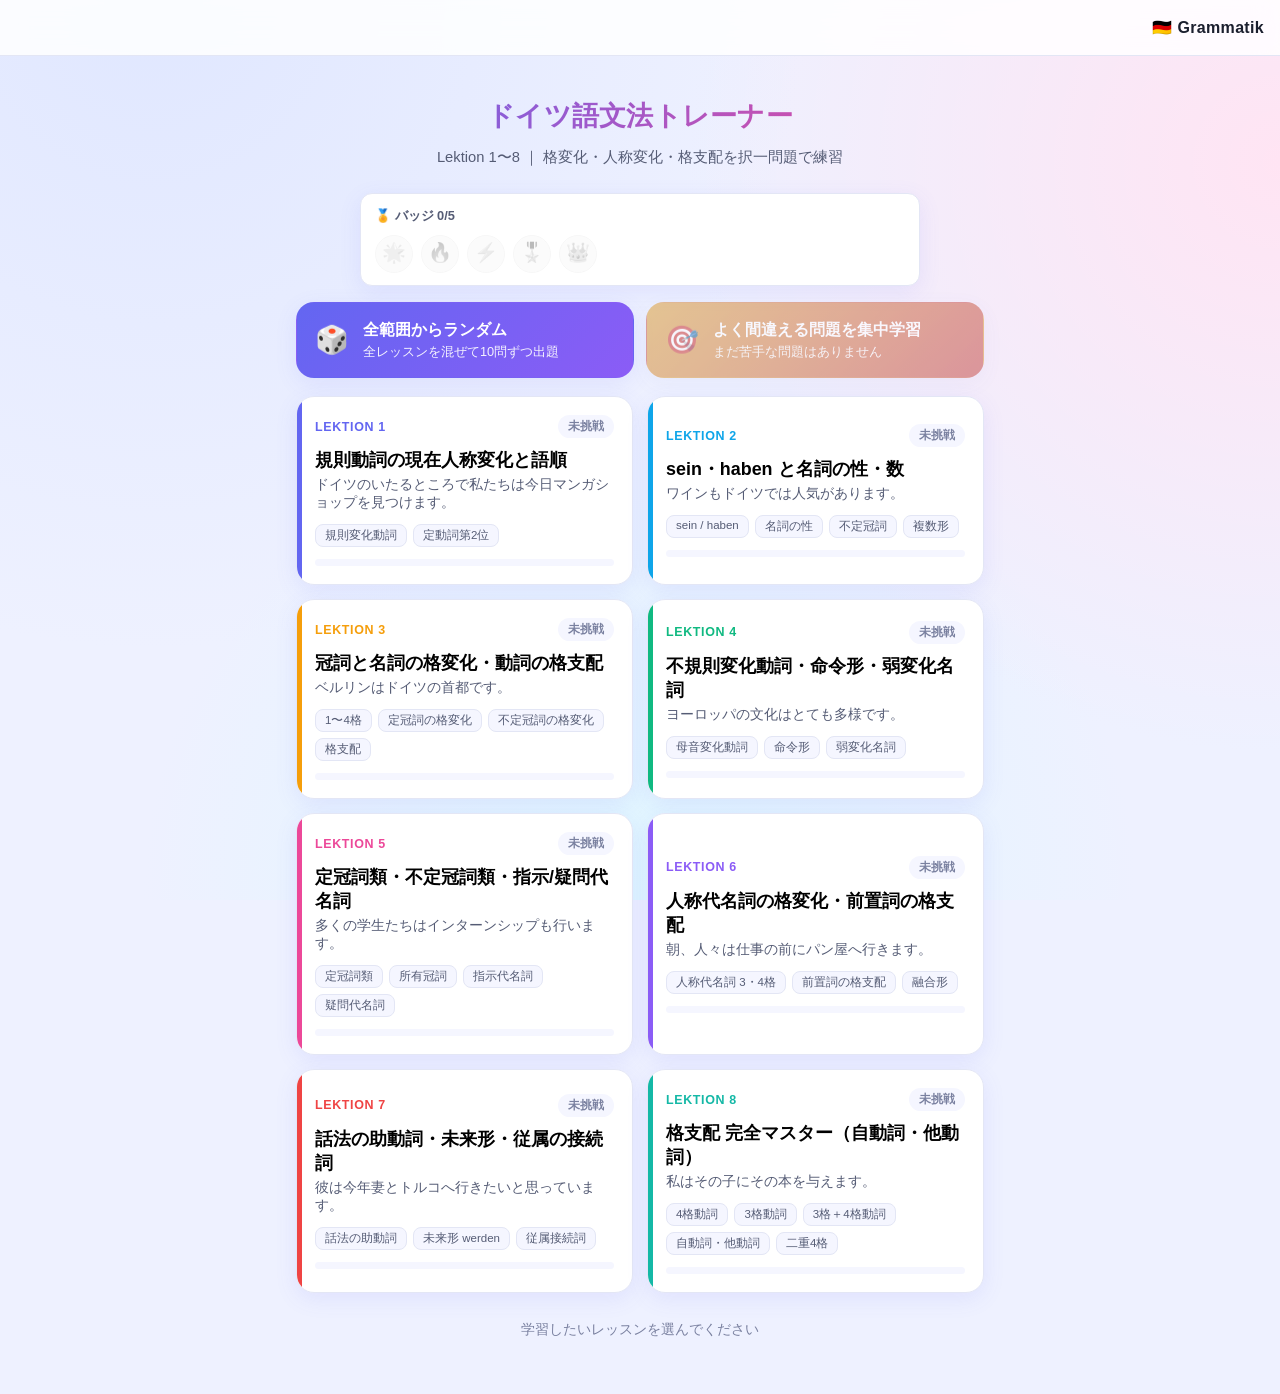
==== ドイツ語/index.html @ 2759f7d8 "feat: 学習サイトを3サイト横並び＋ハブ構成に再編し邦楽歌詞研究サイトを追加 - ドイツ語アプリを ドイツ語/ サブフォルダへ移動（git mv で履歴保持） - ルートに3サイト（ドイツ語・英語" ====
<!DOCTYPE html>
<html lang="ja">
<head>
  <meta charset="UTF-8">
  <meta name="viewport" content="width=device-width, initial-scale=1.0, viewport-fit=cover">
  <meta name="theme-color" content="#3b82f6">
  <meta name="description" content="ドイツ語 Lektion 1〜8 の格変化・人称変化・前置詞の格支配と意味を択一問題で練習できる初学者向け学習アプリ">
  <title>ドイツ語文法トレーナー｜Lektion 1-8</title>
  <link rel="stylesheet" href="css/style.css">
</head>
<body>
  <header class="app-header">
    <button class="home-link" id="homeBtn" aria-label="ホームに戻る">
      <span class="home-icon">‹</span> ホーム
    </button>
    <span class="app-logo">🇩🇪 Grammatik</span>
  </header>

  <main id="view" class="view"></main>

  <!-- データ → ロジック → アプリ本体 の順に読み込む（ES Modules不使用でfile://でも動作） -->
  <script src="js/data/lektionen.js"></script>
  <script src="js/data/questions.js"></script>
  <script src="js/storage.js"></script>
  <script src="js/quiz.js"></script>
  <script src="js/app.js"></script>
</body>
</html>
---- ドイツ語/css/style.css ----
/* =========================================================
   ドイツ語文法トレーナー スタイル
   モバイルファースト / CSS変数テーマ / アニメーション
   ========================================================= */

:root {
  --bg: #eef1ff;
  --bg-grad: radial-gradient(circle at 12% 0%, #e0e7ff 0%, transparent 45%),
    radial-gradient(circle at 100% 18%, #ffe4f3 0%, transparent 40%),
    radial-gradient(circle at 50% 100%, #e0f7ff 0%, transparent 45%);
  --surface: #ffffff;
  --surface-2: #f5f6ff;
  --text: #1b1f2e;
  --text-soft: #555c75;
  --text-mute: #7a81a0;
  --border: #e3e6f5;
  --accent: #3b82f6;
  --ok: #0d9f6e;
  --ok-bg: #e1faf0;
  --ng: #ef4444;
  --ng-bg: #fdeaea;
  --shadow: 0 6px 22px rgba(99, 102, 241, 0.1);
  --shadow-lg: 0 14px 40px rgba(99, 102, 241, 0.18);
  --radius: 18px;
  --radius-sm: 12px;
  --header-h: 56px;
}

@media (prefers-color-scheme: dark) {
  :root {
    --bg: #14172a;
    --bg-grad: radial-gradient(circle at 10% 0%, rgba(59, 130, 246, 0.22) 0%, transparent 45%),
      radial-gradient(circle at 100% 15%, rgba(236, 72, 153, 0.16) 0%, transparent 40%),
      radial-gradient(circle at 50% 100%, rgba(14, 165, 233, 0.16) 0%, transparent 45%);
    --surface: #1f2338;
    --surface-2: #272c47;
    --text: #f5f6fc;
    --text-soft: #cdd2ea;
    --text-mute: #a3a9c8;
    --border: #383e5e;
    --ok: #34d399;
    --ok-bg: #163a30;
    --ng-bg: #3f2027;
    --shadow: 0 6px 22px rgba(0, 0, 0, 0.45);
    --shadow-lg: 0 14px 40px rgba(0, 0, 0, 0.6);
  }
}

* { box-sizing: border-box; }

html, body {
  margin: 0;
  padding: 0;
}

[hidden] { display: none !important; }

body {
  font-family: -apple-system, BlinkMacSystemFont, "Segoe UI", "Hiragino Sans",
    "Hiragino Kaku Gothic ProN", "Noto Sans JP", Meiryo, sans-serif;
  background-color: var(--bg);
  background-image: var(--bg-grad);
  background-attachment: fixed;
  color: var(--text);
  -webkit-font-smoothing: antialiased;
  line-height: 1.6;
  overflow-x: hidden;
}

/* ---------- ヘッダー ---------- */
.app-header {
  position: sticky;
  top: 0;
  z-index: 30;
  height: var(--header-h);
  display: flex;
  align-items: center;
  justify-content: space-between;
  padding: 0 16px;
  padding-top: env(safe-area-inset-top);
  background: color-mix(in srgb, var(--surface) 86%, transparent);
  backdrop-filter: saturate(180%) blur(12px);
  -webkit-backdrop-filter: saturate(180%) blur(12px);
  border-bottom: 1px solid var(--border);
}
.app-logo {
  font-weight: 700;
  letter-spacing: 0.02em;
  font-size: 1rem;
}
.home-link {
  display: inline-flex;
  align-items: center;
  gap: 4px;
  border: none;
  background: transparent;
  color: var(--accent);
  font-size: 0.95rem;
  font-weight: 600;
  cursor: pointer;
  padding: 8px 6px;
  border-radius: 10px;
  transition: background 0.2s, transform 0.15s;
}
.home-link:active { transform: scale(0.94); }
.home-icon { font-size: 1.3rem; line-height: 1; }
.hidden { visibility: hidden; opacity: 0; pointer-events: none; }

/* ---------- ビュー / 遷移アニメ ---------- */
.view {
  max-width: 720px;
  margin: 0 auto;
  padding: 20px 16px calc(40px + env(safe-area-inset-bottom));
}
.view-enter { animation: viewIn 0.4s cubic-bezier(0.22, 1, 0.36, 1); }
@keyframes viewIn {
  from { opacity: 0; transform: translateY(14px); }
  to   { opacity: 1; transform: translateY(0); }
}

/* ---------- ボタン共通 ---------- */
.btn {
  display: inline-flex;
  align-items: center;
  justify-content: center;
  gap: 8px;
  min-height: 52px;
  padding: 0 22px;
  border: none;
  border-radius: 14px;
  font-size: 1rem;
  font-weight: 700;
  cursor: pointer;
  transition: transform 0.15s, box-shadow 0.2s, background 0.2s, opacity 0.2s;
  -webkit-tap-highlight-color: transparent;
}
.btn:active { transform: scale(0.97); }
.btn-primary {
  background: linear-gradient(135deg, var(--accent), color-mix(in srgb, var(--accent) 70%, #ffffff));
  color: #fff;
  box-shadow: 0 8px 20px color-mix(in srgb, var(--accent) 45%, transparent);
}
.btn-ghost {
  background: var(--surface);
  color: var(--text-soft);
  border: 1px solid var(--border);
}

/* ====================== ホーム ====================== */
.hero { text-align: center; padding: 18px 0 24px; }
.hero-title {
  margin: 0;
  font-size: 1.7rem;
  font-weight: 800;
  letter-spacing: 0.01em;
  background: linear-gradient(120deg, #6366f1, #ec4899);
  -webkit-background-clip: text;
  background-clip: text;
  color: transparent;
}
.hero-sub { margin: 8px 0 0; color: var(--text-soft); font-size: 0.92rem; }

.card-grid {
  display: grid;
  grid-template-columns: 1fr;
  gap: 14px;
}
@media (min-width: 600px) {
  .card-grid { grid-template-columns: 1fr 1fr; }
}

/* 学習サマリー（苦手数・習得済み数・最終学習） */
.summary {
  display: flex;
  flex-wrap: wrap;
  gap: 8px;
  margin: 0 0 16px;
}
.summary-item {
  flex: 1 1 auto;
  text-align: center;
  padding: 8px 10px;
  border-radius: 12px;
  background: var(--surface-2);
  border: 1px solid var(--border);
  font-size: 0.82rem;
  color: var(--text-soft);
}
.summary-item b {
  font-size: 1.1rem;
  margin-right: 2px;
}
.summary-item--muted { opacity: 0.7; }

/* ホーム上部の特別メニュー（全範囲ランダム・間違い復習） */
.special-grid {
  display: grid;
  grid-template-columns: 1fr;
  gap: 12px;
  margin-bottom: 18px;
}
@media (min-width: 600px) {
  .special-grid { grid-template-columns: 1fr 1fr; }
}
.special-card {
  display: flex;
  align-items: center;
  gap: 14px;
  text-align: left;
  padding: 16px 18px;
  border-radius: var(--radius);
  border: 1px solid transparent;
  color: #fff;
  cursor: pointer;
  box-shadow: var(--shadow);
  transition: transform 0.18s, box-shadow 0.25s, opacity 0.2s;
}
.special-card:hover:not(:disabled) { transform: translateY(-3px); box-shadow: var(--shadow-lg); }
.special-card:active:not(:disabled) { transform: translateY(-1px) scale(0.99); }
.special-card:disabled { cursor: not-allowed; opacity: 0.55; filter: grayscale(0.3); }
.special-card--random { background: linear-gradient(135deg, #6366f1, #8b5cf6); }
.special-card--review { background: linear-gradient(135deg, #f59e0b, #ef4444); }
.special-icon { font-size: 1.7rem; line-height: 1; flex-shrink: 0; }
.special-body { display: flex; flex-direction: column; gap: 3px; }
.special-title { font-weight: 700; font-size: 1.02rem; }
.special-sub { font-size: 0.8rem; opacity: 0.92; }

.card {
  position: relative;
  text-align: left;
  background: var(--surface);
  border: 1px solid var(--border);
  border-radius: var(--radius);
  padding: 18px;
  cursor: pointer;
  overflow: hidden;
  box-shadow: var(--shadow);
  transition: transform 0.18s, box-shadow 0.25s;
  animation: cardIn 0.5s both cubic-bezier(0.22, 1, 0.36, 1);
  animation-delay: var(--delay, 0ms);
}
.card::before {
  content: "";
  position: absolute;
  inset: 0 auto 0 0;
  width: 5px;
  background: var(--accent);
}
.card:hover { transform: translateY(-4px); box-shadow: var(--shadow-lg); }
.card:active { transform: translateY(-1px) scale(0.99); }
@keyframes cardIn {
  from { opacity: 0; transform: translateY(20px) scale(0.98); }
  to   { opacity: 1; transform: translateY(0) scale(1); }
}
.card-top { display: flex; justify-content: space-between; align-items: center; }
.card-num {
  font-size: 0.78rem;
  font-weight: 700;
  color: var(--accent);
  letter-spacing: 0.05em;
  text-transform: uppercase;
}
.card-badge {
  font-size: 0.72rem;
  font-weight: 700;
  padding: 4px 10px;
  border-radius: 999px;
  background: color-mix(in srgb, var(--accent) 14%, transparent);
  color: var(--accent);
}
.card-badge--new { background: var(--surface-2); color: var(--text-mute); }
.card-title { margin: 10px 0 4px; font-size: 1.12rem; font-weight: 700; }
.card-sub { margin: 0; font-size: 0.85rem; color: var(--text-soft); }
.card-tags { display: flex; flex-wrap: wrap; gap: 6px; margin: 12px 0; }
.tag {
  font-size: 0.72rem;
  padding: 3px 9px;
  border-radius: 8px;
  background: var(--surface-2);
  color: var(--text-soft);
  border: 1px solid var(--border);
}
.progress {
  height: 7px;
  background: var(--surface-2);
  border-radius: 999px;
  overflow: hidden;
}
.progress-bar {
  height: 100%;
  background: linear-gradient(90deg, var(--accent), color-mix(in srgb, var(--accent) 55%, #fff));
  border-radius: 999px;
  width: 0;
  animation: growBar 0.9s 0.2s both cubic-bezier(0.22, 1, 0.36, 1);
}
@keyframes growBar { from { transform: scaleX(0); transform-origin: left; } }
.home-foot { text-align: center; color: var(--text-mute); font-size: 0.85rem; margin-top: 26px; }

/* ====================== 文法解説 ====================== */
.lektion-head { text-align: center; margin-bottom: 22px; }
.lektion-num {
  display: inline-block;
  font-size: 0.78rem;
  font-weight: 700;
  color: #fff;
  background: var(--accent);
  padding: 4px 14px;
  border-radius: 999px;
  letter-spacing: 0.05em;
}
.lektion-title { margin: 12px 0 8px; font-size: 1.35rem; font-weight: 800; }
.lektion-de { margin: 0; font-style: italic; color: var(--text-soft); font-size: 0.95rem; }
.lektion-ja { margin: 4px 0 0; color: var(--text-mute); font-size: 0.85rem; }

.g-section {
  background: var(--surface);
  border: 1px solid var(--border);
  border-radius: var(--radius);
  padding: 16px 16px 18px;
  margin-bottom: 14px;
  box-shadow: var(--shadow);
}
.g-heading {
  margin: 0 0 10px;
  font-size: 1.02rem;
  font-weight: 700;
  color: var(--accent);
}
.g-body { margin: 0 0 12px; font-size: 0.9rem; color: var(--text-soft); }
.table-wrap { overflow-x: auto; -webkit-overflow-scrolling: touch; border-radius: var(--radius-sm); }
table {
  width: 100%;
  border-collapse: collapse;
  font-size: 0.85rem;
  min-width: 320px;
}
thead th {
  background: color-mix(in srgb, var(--accent) 12%, var(--surface-2));
  color: var(--text);
  font-weight: 700;
  text-align: left;
  padding: 8px 10px;
  white-space: nowrap;
}
tbody td {
  padding: 8px 10px;
  border-top: 1px solid var(--border);
  color: var(--text-soft);
}
tbody tr:nth-child(even) td { background: var(--surface-2); }
.g-notes { margin: 12px 0 0; padding-left: 18px; }
.g-notes li { font-size: 0.84rem; color: var(--text-soft); margin-bottom: 5px; }
.btn-start { width: 100%; margin-top: 8px; }

/* ====================== クイズ ====================== */
.quiz-top {
  display: flex;
  align-items: center;
  justify-content: space-between;
  gap: 12px;
  margin-bottom: 12px;
}
.quiz-round {
  font-size: 0.76rem;
  font-weight: 800;
  color: var(--text-mute);
  letter-spacing: 0.02em;
}
.btn-grammar {
  min-height: 38px;
  padding: 6px 14px;
  font-size: 0.82rem;
  font-weight: 700;
  white-space: nowrap;
}
.quiz-bar { display: flex; align-items: center; gap: 12px; margin-bottom: 18px; }
.quiz-progress {
  flex: 1;
  height: 8px;
  background: var(--surface-2);
  border-radius: 999px;
  overflow: hidden;
  border: 1px solid var(--border);
}
.quiz-progress-fill {
  height: 100%;
  background: linear-gradient(90deg, var(--accent), color-mix(in srgb, var(--accent) 55%, #fff));
  border-radius: 999px;
  transition: width 0.5s cubic-bezier(0.22, 1, 0.36, 1);
}
.quiz-count { font-size: 0.82rem; font-weight: 700; color: var(--text-soft); white-space: nowrap; }
.quiz-cat {
  display: inline-block;
  font-size: 0.74rem;
  font-weight: 700;
  color: var(--accent);
  background: color-mix(in srgb, var(--accent) 13%, transparent);
  padding: 4px 11px;
  border-radius: 999px;
  margin-bottom: 10px;
}
.quiz-translation {
  margin: 0 0 8px;
  font-size: 1.22rem;
  font-weight: 700;
  color: var(--text);
  line-height: 1.5;
}
.quiz-prompt {
  margin: 0 0 20px;
  font-size: 1rem;
  font-weight: 600;
  color: var(--text-soft);
  line-height: 1.5;
}

.choices { display: grid; gap: 10px; }
.choice {
  display: flex;
  align-items: center;
  gap: 12px;
  width: 100%;
  min-height: 56px;
  padding: 12px 16px;
  background: var(--surface);
  border: 2px solid var(--border);
  border-radius: 14px;
  font-size: 1.05rem;
  font-weight: 600;
  color: var(--text);
  text-align: left;
  cursor: pointer;
  transition: transform 0.12s, border-color 0.2s, background 0.2s;
  -webkit-tap-highlight-color: transparent;
}
.choice:hover:not(.locked) { border-color: var(--accent); }
.choice:active:not(.locked) { transform: scale(0.98); }
.choice-key {
  display: grid;
  place-items: center;
  width: 30px;
  height: 30px;
  flex-shrink: 0;
  border-radius: 8px;
  background: var(--surface-2);
  color: var(--text-soft);
  font-size: 0.85rem;
  font-weight: 800;
}
.choice.locked { cursor: default; }
.choice.correct {
  border-color: var(--ok);
  background: var(--ok-bg);
  color: var(--ok);
}
.choice.correct .choice-key { background: var(--ok); color: #fff; }
.choice.correct::after { content: "✓"; margin-left: auto; font-weight: 800; color: var(--ok); }
.choice.wrong {
  border-color: var(--ng);
  background: var(--ng-bg);
  color: var(--ng);
}
.choice.wrong .choice-key { background: var(--ng); color: #fff; }
.choice.wrong::after { content: "✕"; margin-left: auto; font-weight: 800; color: var(--ng); }
.choice.pop { animation: pop 0.4s cubic-bezier(0.22, 1.4, 0.4, 1); }
@keyframes pop { 0% { transform: scale(1); } 40% { transform: scale(1.05); } 100% { transform: scale(1); } }
.choice.shake { animation: shake 0.4s; }
@keyframes shake {
  0%, 100% { transform: translateX(0); }
  20% { transform: translateX(-7px); }
  40% { transform: translateX(7px); }
  60% { transform: translateX(-5px); }
  80% { transform: translateX(5px); }
}

.btn-hint { width: 100%; margin-top: 16px; font-size: 0.92rem; min-height: 46px; }
.btn-hint.used { opacity: 0.6; }
.hint {
  margin-top: 12px;
  padding: 12px 14px;
  background: color-mix(in srgb, #f59e0b 13%, var(--surface));
  border: 1px solid color-mix(in srgb, #f59e0b 35%, var(--border));
  border-radius: var(--radius-sm);
  font-size: 0.88rem;
  color: var(--text-soft);
  animation: slideDown 0.3s ease;
}
.hint-table-label {
  margin: 10px 0 4px;
  font-size: 0.8rem;
  font-weight: 700;
  color: var(--text-mute);
  letter-spacing: 0.02em;
}
.hint-table {
  width: 100%;
  border-collapse: collapse;
  font-size: 0.82rem;
  margin-bottom: 2px;
}
.hint-table th,
.hint-table td {
  padding: 4px 6px;
  text-align: center;
  border: 1px solid color-mix(in srgb, #f59e0b 45%, var(--border));
}
.hint-table thead th {
  background: color-mix(in srgb, #f59e0b 22%, var(--surface));
  font-weight: 700;
}
.hint-table tbody th {
  background: color-mix(in srgb, #f59e0b 12%, var(--surface));
  font-weight: 700;
  text-align: left;
}
.feedback {
  margin-top: 16px;
  padding: 14px 16px;
  border-radius: var(--radius-sm);
  font-size: 0.9rem;
  line-height: 1.55;
  animation: slideDown 0.35s ease;
}
.feedback strong { display: inline-block; margin-right: 4px; font-size: 0.98rem; }
.feedback--ok { background: var(--ok-bg); color: var(--ok); border: 1px solid color-mix(in srgb, var(--ok) 35%, transparent); }
.feedback--ok strong { color: var(--ok); }
.feedback--ng { background: var(--ng-bg); color: var(--ng); border: 1px solid color-mix(in srgb, var(--ng) 35%, transparent); }
.feedback--ok b, .feedback--ng b { color: inherit; }
.tip-box {
  margin-top: 10px;
  padding: 10px 12px;
  border-radius: var(--radius-sm);
  background: color-mix(in srgb, #f59e0b 16%, var(--surface));
  border: 1px solid color-mix(in srgb, #f59e0b 35%, var(--border));
  color: var(--text-soft);
  font-size: 0.86rem;
  line-height: 1.6;
}
.tip-label {
  display: block;
  font-weight: 800;
  font-size: 0.8rem;
  color: #d97706;
  margin-bottom: 4px;
}
@keyframes slideDown {
  from { opacity: 0; transform: translateY(-8px); max-height: 0; }
  to   { opacity: 1; transform: translateY(0); }
}
.btn-next { width: 100%; margin-top: 16px; animation: slideDown 0.35s ease; }

/* ====================== 結果 ====================== */
.result { text-align: center; }
.score-ring {
  --pct: 0;
  width: 168px;
  height: 168px;
  margin: 14px auto 18px;
  border-radius: 50%;
  background:
    conic-gradient(var(--accent) calc(var(--pct) * 1%), var(--surface-2) 0);
  display: grid;
  place-items: center;
  animation: ringIn 1s cubic-bezier(0.22, 1, 0.36, 1) both;
}
@keyframes ringIn { from { transform: scale(0.7) rotate(-25deg); opacity: 0; } }
.score-inner {
  width: 132px;
  height: 132px;
  border-radius: 50%;
  background: var(--surface);
  display: grid;
  place-items: center;
  box-shadow: var(--shadow);
}
.score-num { font-size: 3rem; font-weight: 800; color: var(--accent); line-height: 1; }
.score-pct { font-size: 1.3rem; font-weight: 700; color: var(--accent); }
.result-msg { font-size: 1.3rem; font-weight: 800; margin: 4px 0; }
.result-detail { color: var(--text-soft); margin: 0 0 10px; font-size: 0.92rem; }
.result-hint {
  margin: 0 auto 18px;
  max-width: 30em;
  padding: 10px 14px;
  font-size: 0.84rem;
  line-height: 1.6;
  color: var(--text-soft);
  background: color-mix(in srgb, var(--accent) 10%, var(--surface));
  border: 1px solid color-mix(in srgb, var(--accent) 28%, var(--border));
  border-radius: var(--radius-sm);
}

.review { text-align: left; margin-top: 8px; }
.review-title { font-size: 1rem; font-weight: 700; margin: 0 0 12px; }
.review-item {
  background: var(--surface);
  border: 1px solid var(--border);
  border-left: 4px solid var(--ng);
  border-radius: var(--radius-sm);
  padding: 12px 14px;
  margin-bottom: 10px;
  box-shadow: var(--shadow);
}
.review-q { margin: 0 0 6px; font-weight: 700; font-size: 0.92rem; }
.review-a { margin: 0 0 4px; font-size: 0.88rem; color: var(--ok); }
.review-a b { color: var(--ok); }
.review-e { margin: 0; font-size: 0.85rem; color: var(--text-soft); }
.review-tip {
  margin: 8px 0 0;
  padding-top: 8px;
  border-top: 1px dashed var(--border);
  font-size: 0.82rem;
  color: #d97706;
}
.all-correct {
  background: var(--ok-bg);
  color: var(--ok);
  font-weight: 700;
  padding: 18px;
  border-radius: var(--radius);
}
.result-actions { display: flex; flex-wrap: wrap; gap: 10px; margin-top: 24px; }
.result-actions .btn { flex: 1; min-width: 140px; }

/* ====================== 紙吹雪 ====================== */
.confetti-layer {
  position: fixed;
  inset: 0;
  pointer-events: none;
  z-index: 60;
  overflow: hidden;
}
.confetti {
  position: absolute;
  top: 45%;
  width: 9px;
  height: 9px;
  border-radius: 2px;
  opacity: 0;
  animation: confetti 1s ease-out forwards;
}
@keyframes confetti {
  0%   { opacity: 1; transform: translate(0, 0) rotate(0); }
  100% { opacity: 0; transform: translate(var(--dx), var(--dy)) rotate(var(--rot)); }
}

/* ====================== 解説オーバーレイ ====================== */
body.no-scroll { overflow: hidden; }
.overlay {
  position: fixed;
  inset: 0;
  z-index: 80;
  display: flex;
  align-items: flex-end;
  justify-content: center;
  background: rgba(15, 18, 35, 0);
  transition: background 0.2s ease;
}
.overlay.overlay--in { background: rgba(15, 18, 35, 0.55); }
.overlay.overlay--leaving { background: rgba(15, 18, 35, 0); }
.overlay-panel {
  width: 100%;
  max-width: 680px;
  max-height: 92vh;
  display: flex;
  flex-direction: column;
  background: var(--bg);
  background-image: var(--bg-grad);
  border-radius: var(--radius) var(--radius) 0 0;
  box-shadow: 0 -10px 40px rgba(0, 0, 0, 0.3);
  transform: translateY(100%);
  transition: transform 0.28s cubic-bezier(0.22, 1, 0.36, 1);
  padding: 0 18px env(safe-area-inset-bottom, 16px);
}
.overlay--in .overlay-panel { transform: translateY(0); }
.overlay--leaving .overlay-panel { transform: translateY(100%); }
.overlay-head {
  position: sticky;
  top: 0;
  display: flex;
  align-items: center;
  justify-content: space-between;
  gap: 12px;
  padding: 16px 2px 12px;
  background: color-mix(in srgb, var(--surface) 90%, transparent);
  backdrop-filter: blur(6px);
  -webkit-backdrop-filter: blur(6px);
  border-bottom: 1px solid var(--border);
  z-index: 1;
}
.overlay-title { margin: 0; font-size: 1.05rem; font-weight: 800; color: var(--accent); }
.overlay-close {
  flex-shrink: 0;
  width: 36px;
  height: 36px;
  border-radius: 50%;
  border: 1px solid var(--border);
  background: var(--surface);
  color: var(--text-soft);
  font-size: 1.4rem;
  line-height: 1;
  cursor: pointer;
}
.overlay-body { overflow-y: auto; -webkit-overflow-scrolling: touch; padding: 14px 0 16px; }
.overlay-back { width: 100%; margin: 4px 0 16px; }

/* ====================== スマホ向けボタンレイアウト ====================== */
@media (max-width: 480px) {
  .result-actions {
    flex-direction: column;
    gap: 8px;
  }
  .result-actions .btn {
    flex: none;
    width: 100%;
    min-width: 0;
  }
}

/* ====================== モーション低減 ====================== */
@media (prefers-reduced-motion: reduce) {
  *, *::before, *::after {
    animation-duration: 0.001ms !important;
    animation-iteration-count: 1 !important;
    transition-duration: 0.001ms !important;
  }
  .progress-bar { animation: none; }
}

/* ===== ランダム出題の設定（セクション選択） ===== */
.settings { max-width: 720px; margin: 0 auto; }
.settings-head { text-align: center; margin-bottom: 18px; }
.settings-title { margin: 8px 0 6px; font-size: 1.3rem; font-weight: 800; }
.settings-sub { margin: 0; color: var(--text-soft); font-size: 0.88rem; }
.settings-actions-top { display: flex; gap: 10px; justify-content: center; margin-bottom: 14px; }
.btn-sm { padding: 6px 14px; font-size: 0.82rem; }
.sec-grid { display: grid; grid-template-columns: 1fr 1fr; gap: 10px; margin-bottom: 16px; }
@media (min-width: 600px) { .sec-grid { grid-template-columns: 1fr 1fr 1fr; } }
.sec-chip {
  display: flex; flex-direction: column; gap: 4px; text-align: left;
  padding: 12px 14px; border: 1.5px solid var(--border); border-radius: var(--radius-sm);
  background: var(--surface); color: var(--text); cursor: pointer; position: relative;
  transition: transform .12s ease, border-color .15s ease, background .15s ease;
}
.sec-chip:active { transform: scale(0.97); }
.sec-chip-num { font-size: 0.72rem; font-weight: 800; color: var(--text-mute); letter-spacing: 0.03em; }
.sec-chip-title { font-size: 0.84rem; font-weight: 700; line-height: 1.35; padding-right: 18px; }
.sec-chip-count { font-size: 0.72rem; color: var(--text-mute); }
.sec-chip--on { border-color: var(--accent); background: color-mix(in srgb, var(--accent) 12%, var(--surface)); }
.sec-chip--on .sec-chip-num { color: var(--accent); }
.sec-chip--on::after {
  content: "✓"; position: absolute; top: 8px; right: 10px;
  width: 18px; height: 18px; line-height: 18px; text-align: center;
  background: var(--accent); color: #fff; border-radius: 50%; font-size: 0.7rem; font-weight: 900;
}
.settings-foot { display: flex; flex-direction: column; align-items: center; gap: 10px; }
.settings-count { text-align: center; font-size: 0.85rem; font-weight: 700; color: var(--text-soft); }

/* ===== バッジ棚（ホーム） ===== */
.badges-bar {
  margin: 0 auto 16px; max-width: 560px; padding: 12px 14px;
  background: var(--surface); border: 1px solid var(--border); border-radius: var(--radius-sm); box-shadow: var(--shadow);
}
.badges-label { display: block; font-size: 0.8rem; font-weight: 700; color: var(--text-soft); margin-bottom: 8px; }
.badges-row { display: flex; gap: 8px; flex-wrap: wrap; }
.badge {
  width: 38px; height: 38px; display: grid; place-items: center; font-size: 1.2rem;
  border-radius: 50%; border: 1.5px solid var(--border); background: var(--surface-2);
}
.badge--off { filter: grayscale(1); opacity: 0.35; }
.badge--on {
  border-color: var(--accent);
  background: color-mix(in srgb, var(--accent) 16%, var(--surface));
  box-shadow: 0 2px 10px color-mix(in srgb, var(--accent) 35%, transparent);
}

/* ===== コンボ表示 ===== */
.quiz-top-left { display: inline-flex; align-items: center; gap: 8px; }
.quiz-combo {
  font-size: 0.8rem; font-weight: 800; color: #f97316;
  background: color-mix(in srgb, #f97316 14%, var(--surface));
  border: 1px solid color-mix(in srgb, #f97316 35%, transparent);
  padding: 3px 9px; border-radius: 999px;
}
.fb-combo { font-weight: 800; color: #f97316; }
.combo-flash {
  position: fixed; top: 30%; left: 50%; transform: translate(-50%, -50%);
  z-index: 1200; pointer-events: none; font-weight: 900; white-space: nowrap;
  text-shadow: 0 2px 12px rgba(0, 0, 0, .25);
  animation: comboFlash 1.1s cubic-bezier(.2, .8, .3, 1) forwards;
}
.combo-flash--lv1 { font-size: 1.4rem; color: #38bdf8; }
.combo-flash--lv2 { font-size: 1.7rem; color: #f97316; }
.combo-flash--lv3 { font-size: 2rem; color: #fb7185; }
.combo-flash--lv4 { font-size: 2.3rem; color: #a855f7; }
.combo-flash--lv5 {
  font-size: 2.6rem; background: linear-gradient(90deg, #f59e0b, #ef4444, #a855f7);
  -webkit-background-clip: text; background-clip: text; color: transparent;
}
@keyframes comboFlash {
  0% { opacity: 0; transform: translate(-50%, -30%) scale(0.6); }
  20% { opacity: 1; transform: translate(-50%, -50%) scale(1.15); }
  40% { transform: translate(-50%, -50%) scale(1); }
  80% { opacity: 1; transform: translate(-50%, -60%) scale(1); }
  100% { opacity: 0; transform: translate(-50%, -85%) scale(0.95); }
}

/* ===== バッジ獲得トースト ===== */
.badge-toast {
  position: fixed; left: 50%; bottom: 28px; transform: translate(-50%, 30px);
  z-index: 1300; display: flex; align-items: center; gap: 12px;
  padding: 12px 18px; border-radius: 14px; background: var(--surface);
  border: 1.5px solid var(--accent); box-shadow: var(--shadow-lg);
  opacity: 0; transition: opacity .3s ease, transform .3s ease; max-width: 90vw;
}
.badge-toast--in { opacity: 1; transform: translate(-50%, 0); }
.badge-toast-ico { font-size: 1.8rem; }
.badge-toast-body { display: flex; flex-direction: column; line-height: 1.3; }
.badge-toast-body b { font-size: 0.9rem; color: var(--accent); }
.badge-toast-body span { font-size: 0.82rem; color: var(--text-soft); }
@media (prefers-reduced-motion: reduce) {
  .combo-flash { animation: none; opacity: 1; }
}
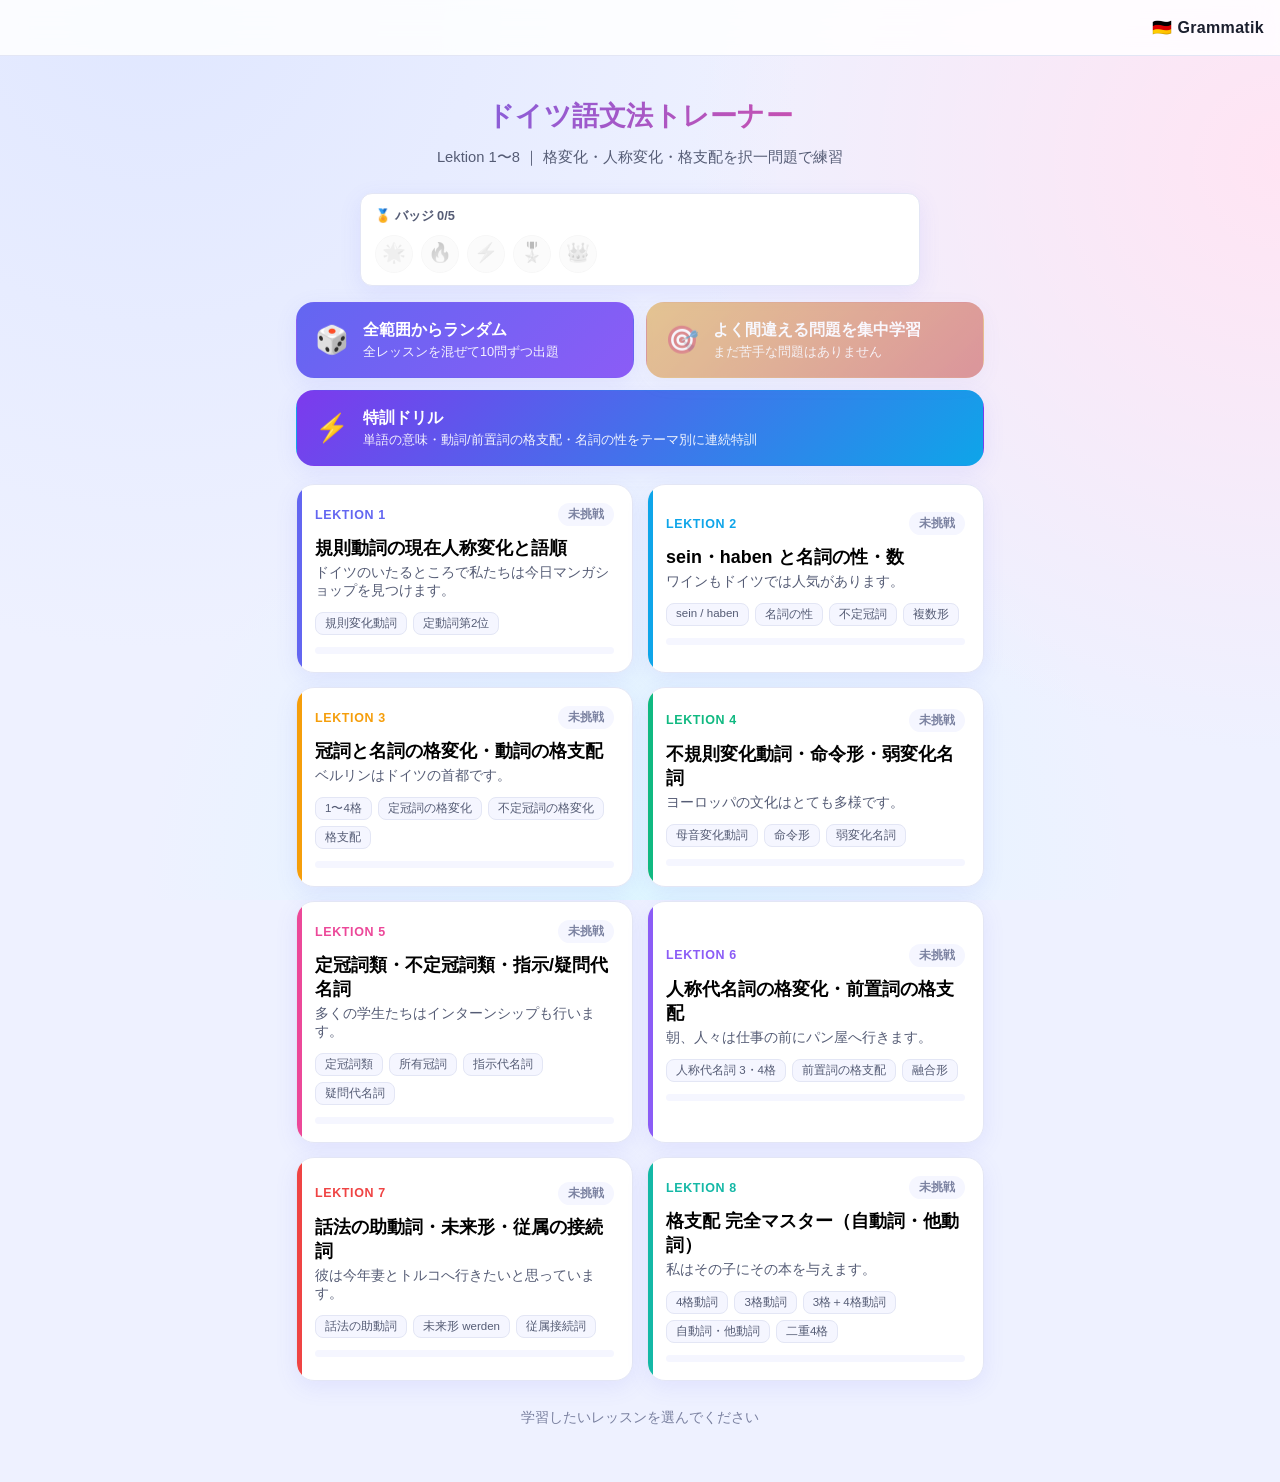
==== commit 50a26f15: "feat: ドイツ語に特訓ドリル（単語の意味・格支配）モードを追加 ホームに⚡特訓ドリルを新設し、4テーマ（動詞の格支配・前置詞の格支配・ 単語の意味・名詞の性）をテーマ別に連続出題。テキスト総合語彙" ====
--- a/ドイツ語/index.html
+++ b/ドイツ語/index.html
@@ -21,6 +21,7 @@
   <!-- データ → ロジック → アプリ本体 の順に読み込む（ES Modules不使用でfile://でも動作） -->
   <script src="js/data/lektionen.js"></script>
   <script src="js/data/questions.js"></script>
+  <script src="js/data/drills.js"></script>
   <script src="js/storage.js"></script>
   <script src="js/quiz.js"></script>
   <script src="js/app.js"></script>
--- a/ドイツ語/css/style.css
+++ b/ドイツ語/css/style.css
@@ -220,6 +220,9 @@
 .special-card:disabled { cursor: not-allowed; opacity: 0.55; filter: grayscale(0.3); }
 .special-card--random { background: linear-gradient(135deg, #6366f1, #8b5cf6); }
 .special-card--review { background: linear-gradient(135deg, #f59e0b, #ef4444); }
+.special-card--drill { background: linear-gradient(135deg, #7c3aed, #0ea5e9); }
+/* 特訓ドリルカードは1段で全幅に広げ、ランダム/復習の下に置く */
+@media (min-width: 600px) { .special-card--drill { grid-column: 1 / -1; } }
 .special-icon { font-size: 1.7rem; line-height: 1; flex-shrink: 0; }
 .special-body { display: flex; flex-direction: column; gap: 3px; }
 .special-title { font-weight: 700; font-size: 1.02rem; }
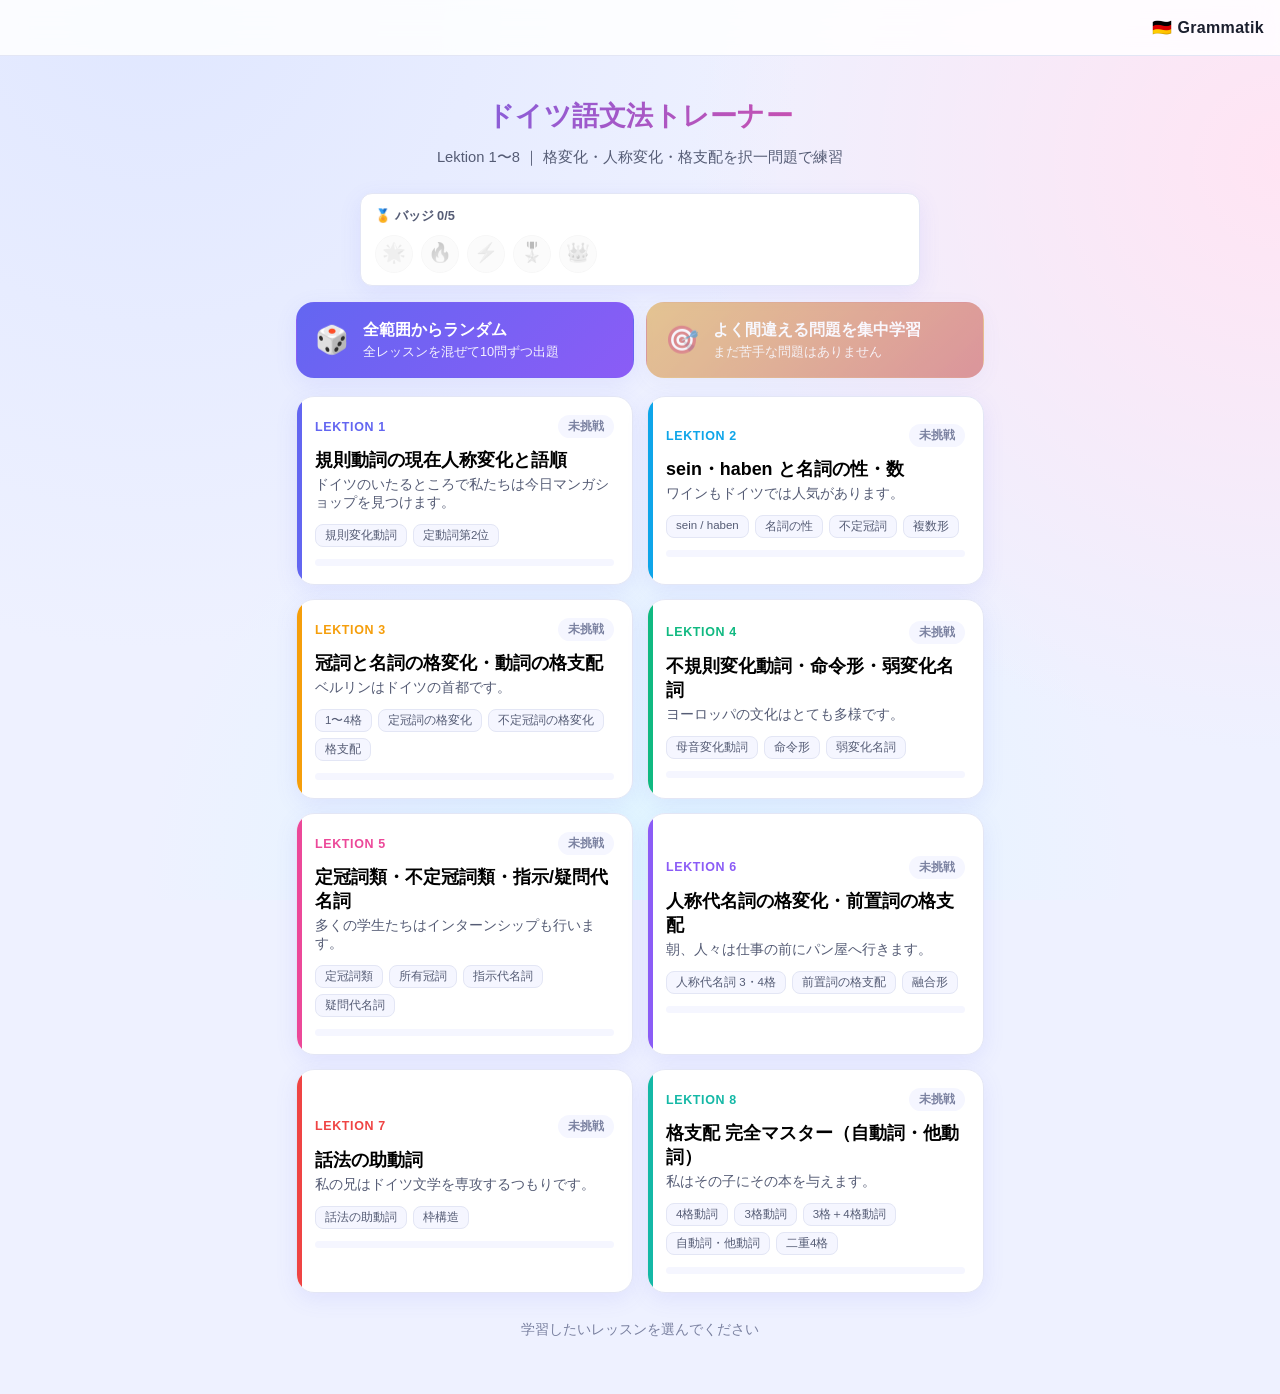
==== commit a8fd7680: "feat: ドイツ語をテキスト準拠の並び替え＋語形変化タイル形式に全面刷新 択一専用エンジンを組み立て式（chips=並び替え／tiles=タップ語形変化）と 択一の両対応に拡張。テキスト各Lekti" ====
--- a/ドイツ語/index.html
+++ b/ドイツ語/index.html
@@ -21,7 +21,6 @@
   <!-- データ → ロジック → アプリ本体 の順に読み込む（ES Modules不使用でfile://でも動作） -->
   <script src="js/data/lektionen.js"></script>
   <script src="js/data/questions.js"></script>
-  <script src="js/data/drills.js"></script>
   <script src="js/storage.js"></script>
   <script src="js/quiz.js"></script>
   <script src="js/app.js"></script>
--- a/ドイツ語/css/style.css
+++ b/ドイツ語/css/style.css
@@ -220,9 +220,6 @@
 .special-card:disabled { cursor: not-allowed; opacity: 0.55; filter: grayscale(0.3); }
 .special-card--random { background: linear-gradient(135deg, #6366f1, #8b5cf6); }
 .special-card--review { background: linear-gradient(135deg, #f59e0b, #ef4444); }
-.special-card--drill { background: linear-gradient(135deg, #7c3aed, #0ea5e9); }
-/* 特訓ドリルカードは1段で全幅に広げ、ランダム/復習の下に置く */
-@media (min-width: 600px) { .special-card--drill { grid-column: 1 / -1; } }
 .special-icon { font-size: 1.7rem; line-height: 1; flex-shrink: 0; }
 .special-body { display: flex; flex-direction: column; gap: 3px; }
 .special-title { font-weight: 700; font-size: 1.02rem; }
@@ -823,3 +820,105 @@
 @media (prefers-reduced-motion: reduce) {
   .combo-flash { animation: none; opacity: 1; }
 }
+
+/* ============ 組み立て式（並び替え・語形変化タイル） ============ */
+.transform-note {
+  margin: 0 0 14px;
+  padding: 9px 12px;
+  font-size: 0.82rem;
+  line-height: 1.5;
+  color: var(--text-soft);
+  background: color-mix(in srgb, #f59e0b 13%, var(--surface));
+  border: 1px solid color-mix(in srgb, #f59e0b 35%, var(--border));
+  border-radius: var(--radius-sm);
+}
+.transform-note b { color: #d97706; }
+
+.answer-area {
+  min-height: 64px;
+  display: flex;
+  flex-wrap: wrap;
+  gap: 8px;
+  align-content: flex-start;
+  padding: 12px;
+  border: 2px dashed var(--border);
+  border-radius: var(--radius-sm);
+  background: var(--surface-2);
+  margin-bottom: 14px;
+}
+.answer-area.shake { animation: shake 0.4s; }
+.answer-placeholder { color: var(--text-mute); font-size: 0.9rem; align-self: center; }
+
+.bank {
+  display: flex;
+  flex-wrap: wrap;
+  gap: 8px;
+  min-height: 48px;
+  margin-bottom: 16px;
+}
+.bank-empty { color: var(--text-mute); font-size: 0.88rem; }
+
+.tile {
+  appearance: none;
+  display: inline-flex;
+  align-items: center;
+  gap: 4px;
+  border: 1.5px solid var(--border);
+  background: var(--surface);
+  color: var(--text);
+  font-size: 1.02rem;
+  font-weight: 600;
+  padding: 10px 14px;
+  border-radius: 12px;
+  cursor: pointer;
+  box-shadow: var(--shadow);
+  transition: transform 0.12s, border-color 0.18s, background 0.18s;
+  -webkit-tap-highlight-color: transparent;
+  animation: tileIn 0.18s ease;
+}
+.tile:hover { border-color: var(--accent); }
+.tile:active { transform: scale(0.94); }
+.answer-area .tile { background: color-mix(in srgb, var(--accent) 10%, var(--surface)); border-color: color-mix(in srgb, var(--accent) 35%, var(--border)); }
+.tile--form {
+  border-style: dashed;
+  border-color: color-mix(in srgb, #f59e0b 62%, var(--border));
+  background: color-mix(in srgb, #f59e0b 13%, var(--surface));
+}
+.answer-area .tile--form {
+  border-color: color-mix(in srgb, #f59e0b 62%, var(--border));
+  background: color-mix(in srgb, #f59e0b 16%, var(--surface));
+}
+.tile-cyc { font-size: 0.82em; opacity: 0.7; color: #d97706; }
+.tile-x {
+  font-size: 0.74em;
+  opacity: 0.55;
+  margin-left: 2px;
+  padding: 1px 4px;
+  border-radius: 6px;
+  line-height: 1;
+}
+.tile-x:hover { opacity: 1; background: color-mix(in srgb, var(--ng) 20%, transparent); color: var(--ng); }
+.tile--ok { background: var(--ok-bg) !important; border-color: var(--ok) !important; color: var(--ok) !important; border-style: solid !important; }
+.tile--ng { background: var(--ng-bg) !important; border-color: var(--ng) !important; color: var(--ng) !important; border-style: solid !important; }
+@keyframes tileIn { from { opacity: 0; transform: scale(0.85); } to { opacity: 1; transform: scale(1); } }
+
+.quiz-controls { display: flex; gap: 12px; margin-bottom: 4px; }
+.btn-reset { flex: 0 0 auto; }
+.btn-check { flex: 1 1 auto; }
+.btn-reset--confirm { color: var(--ng); border-color: var(--ng); }
+
+/* 組み立て式フィードバック */
+.fb-result { font-size: 1.05rem; font-weight: 700; margin-bottom: 8px; }
+.fb-result--ok { color: var(--ok); }
+.fb-result--ng { color: var(--ng); }
+.fb-correct-label { margin: 0 0 6px; font-size: 0.86rem; color: var(--text-soft); }
+.fb-sentence {
+  font-size: 1.05rem;
+  font-weight: 700;
+  padding: 10px 12px;
+  margin-bottom: 8px;
+  background: var(--surface-2);
+  border-radius: var(--radius-sm);
+  border-left: 3px solid var(--accent);
+}
+.fb-section { font-size: 0.9rem; line-height: 1.6; color: var(--text-soft); }
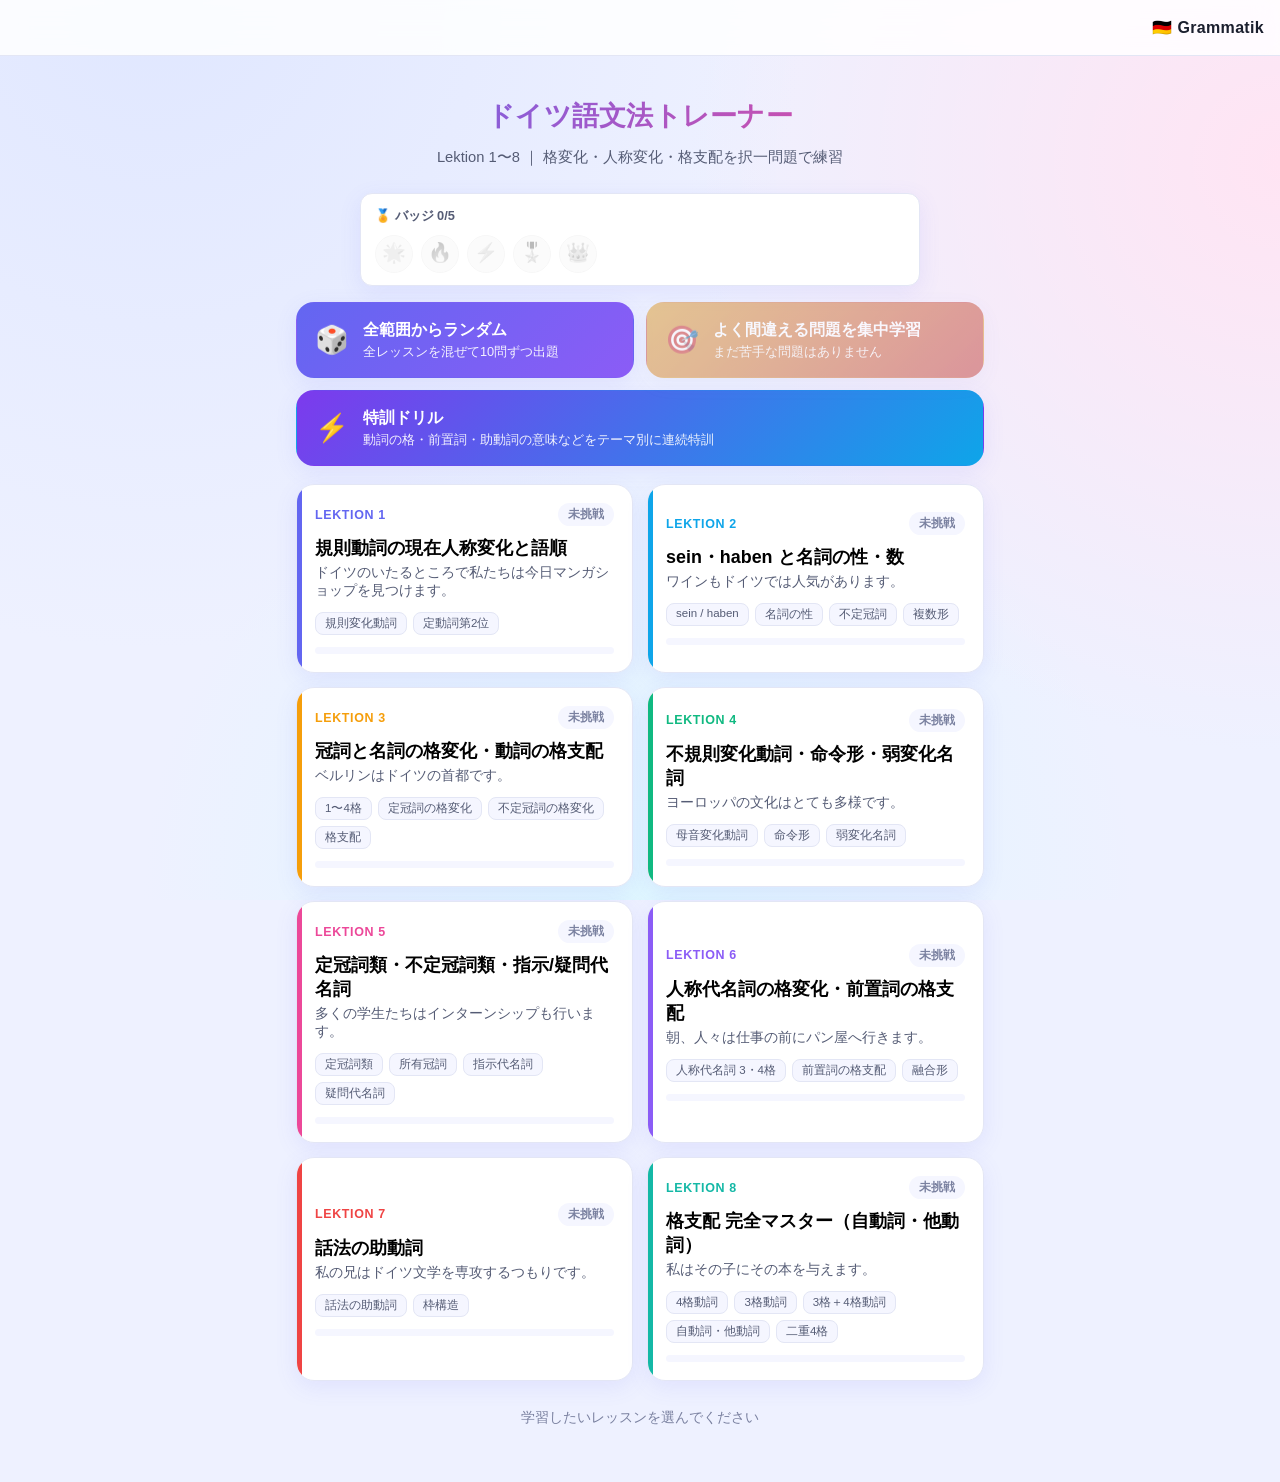
==== commit 6932d00e: "feat: ドイツ語の問題文から格ヒントを除去・問題増量・特訓ドリル復活 - 問題文(ja)には名詞の性のみ示し、格・方向・人称・動詞意味のヒックを削除   （格は学習者が判断）。Lektion問題を" ====
--- a/ドイツ語/index.html
+++ b/ドイツ語/index.html
@@ -21,6 +21,7 @@
   <!-- データ → ロジック → アプリ本体 の順に読み込む（ES Modules不使用でfile://でも動作） -->
   <script src="js/data/lektionen.js"></script>
   <script src="js/data/questions.js"></script>
+  <script src="js/data/drills.js"></script>
   <script src="js/storage.js"></script>
   <script src="js/quiz.js"></script>
   <script src="js/app.js"></script>
--- a/ドイツ語/css/style.css
+++ b/ドイツ語/css/style.css
@@ -220,6 +220,8 @@
 .special-card:disabled { cursor: not-allowed; opacity: 0.55; filter: grayscale(0.3); }
 .special-card--random { background: linear-gradient(135deg, #6366f1, #8b5cf6); }
 .special-card--review { background: linear-gradient(135deg, #f59e0b, #ef4444); }
+.special-card--drill { background: linear-gradient(135deg, #7c3aed, #0ea5e9); }
+@media (min-width: 600px) { .special-card--drill { grid-column: 1 / -1; } }
 .special-icon { font-size: 1.7rem; line-height: 1; flex-shrink: 0; }
 .special-body { display: flex; flex-direction: column; gap: 3px; }
 .special-title { font-weight: 700; font-size: 1.02rem; }
